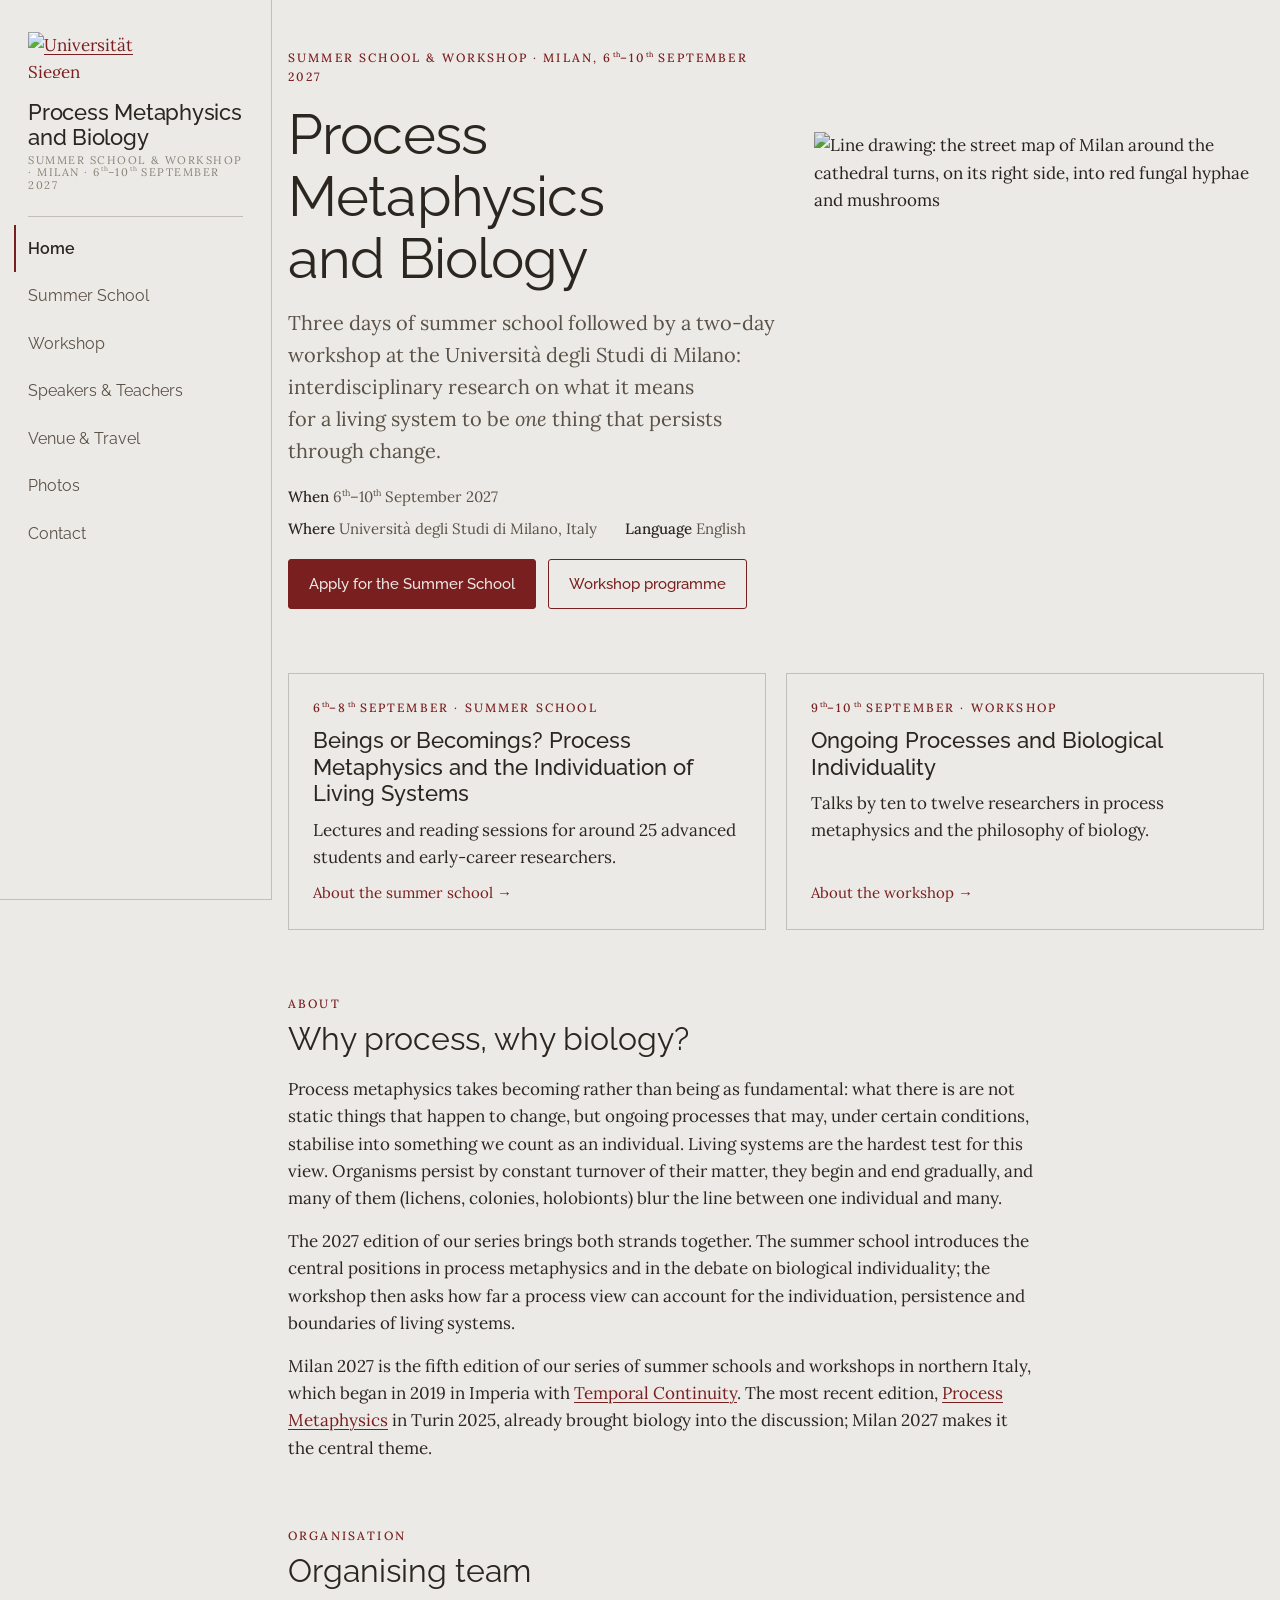
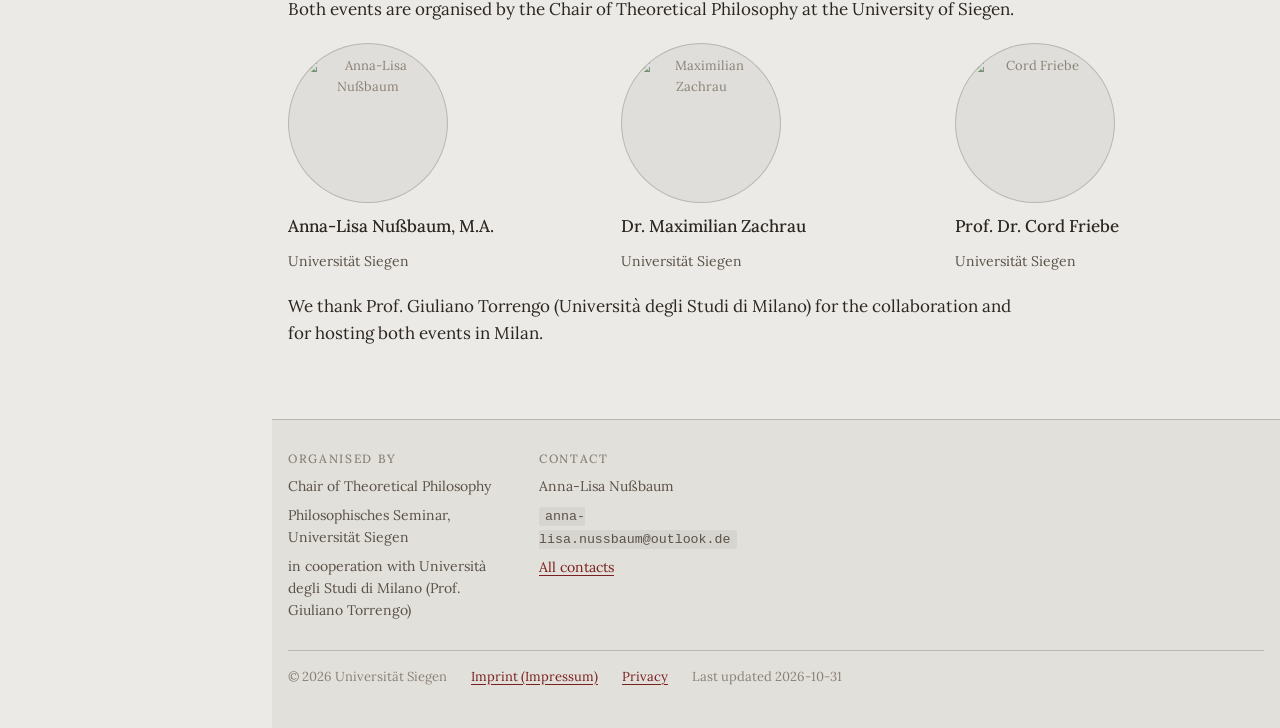
==== index.html @ a517211a "Add files via upload" ====
<!doctype html>
<html lang="en">
<head>
<meta charset="utf-8">
<meta name="viewport" content="width=device-width, initial-scale=1, viewport-fit=cover">
<meta name="claude:viewport-fit-sides" content="cover">
<title>Process Metaphysics 2027</title>
<meta name="description" content="Summer school and workshop on process metaphysics and biological individuality, Milan, 6–10 September 2027.">
<link rel="preconnect" href="https://fonts.googleapis.com">
<link rel="preconnect" href="https://fonts.gstatic.com" crossorigin>
<link href="https://fonts.googleapis.com/css2?family=Raleway:wght@400;500;600&family=Lora:ital,wght@0,400;0,500;0,600;1,400&display=swap" rel="stylesheet">
<link rel="stylesheet" href="style.css">
</head>
<body>
<header class="site-header">
  <div class="wrap">
    <div class="header-top">
      <div class="brand-row">
        <a class="logo" href="https://www.uni-siegen.de/" aria-label="Universität Siegen"><img src="uni-siegen.png" alt="Universität Siegen" width="600" height="208"></a>
        <a class="brand" href="index.html" aria-label="Process Metaphysics and Biology, Milan 2027 – home">
          <span class="brand-name">Process Metaphysics and Biology</span>
          <span class="brand-sub">Summer School &amp; Workshop · Milan · 6<sup>th</sup>–10<sup>th</sup> September 2027</span>
        </a>
      </div>
      <button class="nav-toggle" type="button" aria-expanded="false" aria-controls="site-nav" id="nav-toggle">Menu</button>
    </div>
    <nav class="nav" id="site-nav" aria-label="Main">
      <ul>
        <li><a href="index.html" aria-current="page" class="home">Home</a></li><li><a href="summer-school.html">Summer School</a></li><li><a href="workshop.html">Workshop</a></li><li><a href="speakers.html">Speakers & Teachers</a></li><li><a href="venue.html">Venue & Travel</a></li><li><a href="photos.html">Photos</a></li><li><a href="contact.html">Contact</a></li>
      </ul>
    </nav>
  </div>
</header>
<main class="wrap">
<section class="hero-grid">
<div class="hero">
  <span class="kicker">Summer School &amp; Workshop · Milan, 6<sup>th</sup>–10<sup>th</sup> September 2027</span>
  <h1>Process Metaphysics and Biology</h1>
  <p class="lede">Three days of summer school followed by a two-day workshop at the Università degli Studi di Milano: interdisciplinary research on what it means for a living system to be <em>one</em> thing that persists through change.</p>
  <div class="facts">
    <span><strong>When</strong> 6<sup>th</sup>–10<sup>th</sup> September 2027</span>
    <span><strong>Where</strong> Università degli Studi di Milano, Italy</span>
    <span><strong>Language</strong> English</span>
  </div>
  <div style="display:flex; gap:12px; flex-wrap:wrap">
    <a class="btn primary" href="mailto:cord.friebe@uni-siegen.de?subject=Application%20Summer%20School%20Milan%202027">Apply for the Summer School</a>
    <a class="btn" href="workshop.html">Workshop programme</a>
  </div>
</div>
<div class="hero-art"><img src="artwork.jpg" alt="Line drawing: the street map of Milan around the cathedral turns, on its right side, into red fungal hyphae and mushrooms" width="1234" height="1077"></div>
</section>

<section class="tiles" aria-label="The two events">
  <a class="tile" href="summer-school.html">
    <span class="kicker">6<sup>th</sup>–8<sup>th</sup> September · Summer School</span>
    <span class="tile-title">Beings or Becomings? Process Metaphysics and the Individuation of Living Systems</span>
    <p>Lectures and reading sessions for around 25 advanced students and early-career researchers.</p>
    <span class="tile-more">About the summer school →</span>
  </a>
  <a class="tile" href="workshop.html">
    <span class="kicker">9<sup>th</sup>–10<sup>th</sup> September · Workshop</span>
    <span class="tile-title">Ongoing Processes and Biological Individuality</span>
    <p>Talks by ten to twelve researchers in process metaphysics and the philosophy of biology.</p>
    <span class="tile-more">About the workshop →</span>
  </a>
</section>

<section class="section">
  <div class="section-head">
    <span class="kicker">About</span>
    <h2>Why process, why biology?</h2>
  </div>
  <div class="prose">
    <p>Process metaphysics takes becoming rather than being as fundamental: what there is are not static things that happen to change, but ongoing processes that may, under certain conditions, stabilise into something we count as an individual. Living systems are the hardest test for this view. Organisms persist by constant turnover of their matter, they begin and end gradually, and many of them (lichens, colonies, holobionts) blur the line between one individual and many.</p>
    <p>The 2027 edition of our series brings both strands together. The summer school introduces the central positions in process metaphysics and in the debate on biological individuality; the workshop then asks how far a process view can account for the individuation, persistence and boundaries of living systems.</p>
    <p>Milan 2027 is the fifth edition of our series of summer schools and workshops in northern Italy, which began in 2019 in Imperia with <a href="https://s-p-o-t.weebly.com/time-continuum.html">Temporal Continuity</a>. The most recent edition, <a href="https://k1ssndr.github.io/turin2025/">Process Metaphysics</a> in Turin 2025, already brought biology into the discussion; Milan 2027 makes it the central theme.</p>
  </div>
</section>

<section class="section">
  <div class="section-head">
    <span class="kicker">Organisation</span>
    <h2>Organising team</h2>
    <p>Both events are organised by the Chair of Theoretical Philosophy at the University of Siegen.</p>
  </div>
  <div class="people">
    <div class="person"><div class="photo"><img src="anna.png" alt="Anna-Lisa Nußbaum"></div><span class="name">Anna-Lisa Nußbaum, M.A.</span><span class="role">Universität Siegen</span></div>
    <div class="person"><div class="photo"><img src="max.png" alt="Maximilian Zachrau"></div><span class="name">Dr. Maximilian Zachrau</span><span class="role">Universität Siegen</span></div>
    <div class="person"><div class="photo"><img src="cord.png" alt="Cord Friebe"></div><span class="name">Prof. Dr. Cord Friebe</span><span class="role">Universität Siegen</span></div>
  </div>
  <p>We thank Prof. Giuliano Torrengo (Università degli Studi di Milano) for the collaboration and for hosting both events in Milan.</p>
</section>
</main>
<footer class="site-footer">
  <div class="wrap">
    <div>
      <h3>Organised by</h3>
      <ul>
        <li>Chair of Theoretical Philosophy</li>
        <li>Philosophisches Seminar, Universität Siegen</li>
        <li>in cooperation with Università degli Studi di Milano (Prof. Giuliano Torrengo)</li>
      </ul>
    </div>
    <div>
      <h3>Contact</h3>
      <ul>
        <li>Anna-Lisa Nußbaum</li>
        <li><code class="addr">anna-lisa.nussbaum@outlook.de</code></li>
        <li><a href="contact.html">All contacts</a></li>
      </ul>
    </div>
    <div class="legal">
      <span>© 2026 Universität Siegen</span>
      <a href="imprint.html">Imprint (Impressum)</a>
      <a href="privacy.html">Privacy</a>
      <span>Last updated 2026-10-31</span>
    </div>
  </div>
</footer>
<script>
  (function () {
    var btn = document.getElementById('nav-toggle'), nav = document.getElementById('site-nav');
    if (!btn || !nav) return;
    btn.addEventListener('click', function () {
      var open = nav.classList.toggle('open');
      btn.setAttribute('aria-expanded', open ? 'true' : 'false');
      btn.textContent = open ? 'Close' : 'Menu';
    });
  })();
</script>
</body>
</html>
---- style.css ----
/* Layout: single centered column (72ch max for text, 1100px for grids), paper ground, sepia ink.
   Banner = city network → mycelium line drawing. */
:root {
  --bg: #ECEAE6;
  --bg-2: rgba(43, 38, 32, 0.06);
  --fg: #2B2620;
  --fg-2: #5A5147;
  --muted: #8A8176;
  --line: rgba(43, 38, 32, 0.22);
  --accent: #7A1F1F;
  --accent-2: #9A3A3A;
  --display: 'Raleway', 'Helvetica Neue', Arial, sans-serif;
  --body: 'Lora', Georgia, 'Times New Roman', serif;
  color-scheme: light;
}
@media (prefers-color-scheme: dark) {
  :root:not([data-theme="light"]) {
    --bg: #17191B; --bg-2: #202326; --fg: #ECE6DA; --fg-2: #C2B9AB; --muted: #8E867B;
    --line: rgba(236, 230, 218, 0.2); --accent: #D9A864; --accent-2: #B98A4C; color-scheme: dark;
  }
  :root:not([data-theme="light"]) body { background-image: none; }
}
:root[data-theme="dark"] {
  --bg: #17191B; --bg-2: #202326; --fg: #ECE6DA; --fg-2: #C2B9AB; --muted: #8E867B;
  --line: rgba(236, 230, 218, 0.2); --accent: #D9A864; --accent-2: #B98A4C; color-scheme: dark;
}
:root[data-theme="dark"] body { background-image: none; }

* { box-sizing: border-box; }
html { height: 100%; }
body {
  margin: 0; min-height: 100%;
  background: var(--bg) url(paper.jpg) center top / 1024px 1024px repeat; color: var(--fg);
  font-family: var(--body); font-size: 17px; line-height: 1.6;
  -webkit-font-smoothing: antialiased;
}
img { max-width: 100%; display: block; }
sup { font-size: 0.6em; line-height: 0; vertical-align: super; letter-spacing: 0; text-transform: none; }
a { color: var(--accent); text-decoration-thickness: 1px; text-underline-offset: 3px; }
a:hover { color: var(--accent-2); }
:focus-visible { outline: 2px solid var(--accent); outline-offset: 3px; }

.wrap {
  max-width: 1100px; margin: 0 auto;
  padding-left: max(16px, env(safe-area-inset-left, 0px));
  padding-right: max(16px, env(safe-area-inset-right, 0px));
}

/* ---------- Header / navigation: sidebar on desktop, top bar on phones ---------- */
.site-header {
  border-bottom: 1px solid var(--line);
  background: rgba(236, 234, 230, 0.88); backdrop-filter: blur(6px);
  position: sticky; top: env(safe-area-inset-top, 0px); z-index: 20;
}
.site-header .wrap { display: flex; flex-direction: column; }
.header-top { display: flex; align-items: center; justify-content: space-between; gap: 24px; padding-block: 18px 14px; }
.brand-row { display: flex; align-items: center; gap: 22px; min-width: 0; }
.logo { flex-shrink: 0; display: block; }
.logo img { height: 44px; width: auto; max-width: none; display: block; }
.brand { display: flex; flex-direction: column; gap: 3px; padding-left: 22px; border-left: 1px solid var(--line); text-decoration: none; color: var(--fg); line-height: 1.15; min-width: 0; }
.brand .brand-name { font-family: var(--display); font-weight: 500; font-size: 22px; letter-spacing: -0.01em; text-wrap: balance; }
.brand .brand-sub { font-size: 11px; letter-spacing: 0.14em; text-transform: uppercase; color: var(--muted); }
.nav-toggle {
  display: none; background: none; border: 1px solid var(--line); color: var(--fg);
  border-radius: 6px; padding: 8px 12px; font: inherit; font-size: 14px; cursor: pointer; min-height: 44px;
}
.nav { border-top: 1px solid var(--line); }
.nav ul { list-style: none; margin: 0; padding: 0; display: flex; gap: 8px; flex-wrap: wrap; }
.nav a {
  display: inline-block; padding: 12px 12px 11px; min-height: 44px; font-family: var(--display);
  color: var(--fg-2); text-decoration: none; font-size: 15px; border-bottom: 2px solid transparent;
}
.nav a:hover { color: var(--fg); }
.nav a[aria-current="page"] { color: var(--fg); border-bottom-color: var(--accent); }
.nav a.home { font-weight: 600; color: var(--fg); }
@media (max-width: 760px) {
  .logo img { height: 32px; }
  .brand { padding-left: 14px; }
  .brand-row { gap: 14px; }
  .brand .brand-name { font-size: 16px; }
  .brand .brand-sub { display: none; }
  .nav-toggle { display: inline-block; }
  .nav { display: none; }
  .nav.open { display: block; }
  .nav ul { flex-direction: column; gap: 0; padding-bottom: 8px; }
  .nav a { display: block; padding: 12px 4px; border-bottom: 1px solid var(--line); }
  .nav a[aria-current="page"] { border-bottom-color: var(--line); color: var(--accent); }
}

@media (min-width: 761px) {
  body { display: grid; grid-template-columns: 272px minmax(0, 1fr); align-items: start; }
  .site-header { grid-column: 1; grid-row: 1 / span 3; position: sticky; top: env(safe-area-inset-top, 0px); height: 100vh; overflow-y: auto; border-right: 1px solid var(--line); }
  main, .site-footer, .banner { grid-column: 2; }
  .site-header .wrap { max-width: none; padding-inline: 28px; }
  .header-top { padding-block: 32px 24px; }
  .brand-row { flex-direction: column; align-items: flex-start; gap: 22px; }
  .brand { padding-left: 0; border-left: 0; }
  .logo img { height: 46px; }
  .nav ul { flex-direction: column; gap: 0; padding-block: 8px; }
  .nav li:first-child a { padding-left: 0; }
  .nav a { display: block; padding: 11px 0; border-bottom: 0; border-left: 2px solid transparent; padding-left: 12px; margin-left: -14px; font-size: 16px; }
  .nav li:first-child a { padding-left: 12px; }
  .nav a[aria-current="page"] { border-left-color: var(--accent); }
  main { padding-inline: 8px; }
}
/* ---------- Banner ---------- */
.banner { border-bottom: 1px solid var(--line); background: #F3EEE3; }
.banner img { width: 100%; height: clamp(220px, 32vw, 420px); object-fit: cover; }
.banner.small img { height: clamp(140px, 18vw, 220px); }

/* ---------- Typography ---------- */
h1, h2, h3 { font-family: var(--display); font-weight: 400; line-height: 1.1; text-wrap: balance; margin: 0; }
h1 { font-size: clamp(34px, 5vw, 56px); letter-spacing: -0.015em; }
h2 { font-size: clamp(24px, 3vw, 32px); }
h3 { font-size: 20px; }
.kicker { font-family: var(--body); font-size: 12px; letter-spacing: 0.18em; text-transform: uppercase; color: var(--accent); font-weight: 500; }
.lede { font-size: 20px; color: var(--fg-2); max-width: 60ch; text-wrap: pretty; }
p { margin: 0; max-width: 68ch; text-wrap: pretty; }
.prose { display: flex; flex-direction: column; gap: 16px; }
.muted { color: var(--muted); }
.placeholder { color: var(--accent); font-style: italic; }

/* ---------- Sections ---------- */
main { padding-block: 48px 72px; display: flex; flex-direction: column; gap: 64px; }
.section { display: flex; flex-direction: column; gap: 20px; }
.section-head { display: flex; flex-direction: column; gap: 8px; }
.hero { display: flex; flex-direction: column; gap: 18px; }
.facts { display: flex; flex-wrap: wrap; gap: 8px 28px; font-size: 15px; color: var(--fg-2); }
.facts span strong { color: var(--fg); font-weight: 500; }

.tiles { display: grid; grid-template-columns: repeat(auto-fit, minmax(280px, 1fr)); gap: 20px; }
.tile {
  display: flex; flex-direction: column; gap: 10px; padding: 24px; border: 1px solid var(--line);
  text-decoration: none; color: var(--fg); background: transparent; min-width: 0;
}
.tile:hover { border-color: var(--accent); color: var(--fg); }
.tile .tile-title { font-family: var(--display); font-weight: 500; font-size: 22px; line-height: 1.2; }
.tile .tile-more { color: var(--accent); font-size: 15px; margin-top: auto; }

.btn {
  font-family: var(--display); display: inline-block; padding: 12px 20px; min-height: 44px; border: 1px solid var(--accent);
  color: var(--accent); text-decoration: none; font-weight: 500; font-size: 15px; border-radius: 3px;
}
.btn:hover { background: var(--accent); color: var(--bg); }
.btn.primary { background: var(--accent); color: var(--bg); }
.btn.primary:hover { background: var(--accent-2); border-color: var(--accent-2); }

/* People */
.people { display: grid; grid-template-columns: repeat(auto-fit, minmax(180px, 1fr)); gap: 24px; }
.person { display: flex; flex-direction: column; gap: 10px; min-width: 0; }
.person .photo {
  aspect-ratio: 1 / 1; max-width: 160px; width: 100%; border-radius: 50%; background: var(--bg-2); border: 1px solid var(--line);
  display: flex; align-items: center; justify-content: center; color: var(--muted); font-size: 13px; text-align: center; padding: 12px;
  overflow: hidden;
}
.person .photo img { width: 100%; height: 100%; object-fit: cover; }
.person .name { font-weight: 500; }
.person .role { font-size: 14px; color: var(--fg-2); }

/* Definition lists (key facts) */
.facts-list { display: grid; grid-template-columns: max-content 1fr; gap: 10px 28px; margin: 0; font-size: 16px; }
.facts-list dt { color: var(--muted); }
.facts-list dd { margin: 0; min-width: 0; }
@media (max-width: 520px) { .facts-list { grid-template-columns: 1fr; gap: 2px; } .facts-list dd { margin-bottom: 10px; } }

/* ---------- Schedule structure ---------- */
.schedule-wrap { overflow-x: auto; border: 1px solid var(--line); }
.schedule { border-collapse: collapse; width: 100%; min-width: 640px; font-size: 14.5px; font-variant-numeric: tabular-nums; }
.schedule th, .schedule td { border: 1px solid var(--line); padding: 10px 12px; text-align: left; vertical-align: top; }
.schedule thead th { background: var(--bg-2); font-weight: 500; font-family: var(--display); font-size: 15px; }
.schedule thead th small { display: block; font-family: var(--body); font-size: 12px; color: var(--muted); font-weight: 400; letter-spacing: 0.06em; }
.schedule tbody th { font-weight: 400; color: var(--muted); white-space: nowrap; width: 1%; }
.schedule td.slot { color: var(--fg-2); }
.schedule td.slot .what { display: block; font-weight: 500; color: var(--fg); }
.schedule td.slot .who { display: block; font-style: italic; color: var(--accent); }
.schedule td.break { background: var(--bg-2); color: var(--muted); font-style: italic; }
.schedule td.empty { background: repeating-linear-gradient(135deg, transparent 0 6px, var(--line) 6px 7px); }

/* ---------- Gallery ---------- */
.gallery-year { display: flex; flex-direction: column; gap: 16px; }
.gallery { display: grid; grid-template-columns: repeat(auto-fill, minmax(260px, 1fr)); gap: 16px; }
.gallery figure a { display: block; }
.gallery .frame img { transition: transform 0.3s; }
.gallery figure a:hover .frame img { transform: scale(1.03); }
.gallery figure { margin: 0; display: flex; flex-direction: column; gap: 6px; min-width: 0; }
.gallery .frame {
  aspect-ratio: 4 / 3; max-width: 100%; background: var(--bg-2); border: 1px solid var(--line); overflow: hidden;
  display: flex; align-items: center; justify-content: center; color: var(--muted); font-size: 13px; text-align: center; padding: 12px;
}
.gallery .frame img { width: 100%; height: 100%; object-fit: cover; }
.gallery figcaption { font-size: 13px; color: var(--fg-2); }

/* ---------- Footer ---------- */
.site-footer { border-top: 1px solid var(--line); background: var(--bg-2); font-size: 14px; color: var(--fg-2); }
.site-footer .wrap { padding-block: 32px 40px; display: grid; grid-template-columns: repeat(auto-fit, minmax(220px, 1fr)); gap: 28px; }
.site-footer h3 { font-family: var(--body); font-size: 12px; letter-spacing: 0.14em; text-transform: uppercase; color: var(--muted); font-weight: 500; margin-bottom: 10px; }
.site-footer ul { list-style: none; margin: 0; padding: 0; display: flex; flex-direction: column; gap: 6px; }
.site-footer .legal { grid-column: 1 / -1; border-top: 1px solid var(--line); padding-top: 16px; font-size: 13px; color: var(--muted); display: flex; flex-wrap: wrap; gap: 8px 24px; }

code.addr { font-family: ui-monospace, SFMono-Regular, Menlo, monospace; font-size: 0.95em; background: var(--bg-2); padding: 2px 6px; border-radius: 3px; }

@media (prefers-reduced-motion: no-preference) {
  .tile, .btn, .nav a { transition: border-color 0.15s, background 0.15s, color 0.15s; }
}

/* ---------- Hero with artwork ---------- */
.hero-grid { display: grid; grid-template-columns: minmax(0, 1.1fr) minmax(0, 1fr); gap: 32px; align-items: center; }
.hero-art { min-width: 0; display: flex; justify-content: center; }
.hero-art img { width: 100%; max-width: 560px; height: auto; mix-blend-mode: multiply; }
@media (max-width: 820px) { .hero-grid { grid-template-columns: 1fr; } .hero-art { order: -1; } .hero-art img { max-width: 420px; } }
.schedule-note { font-size: 14.5px; color: var(--fg-2); max-width: 68ch; }
.site-footer { background: rgba(43, 38, 32, 0.05); }
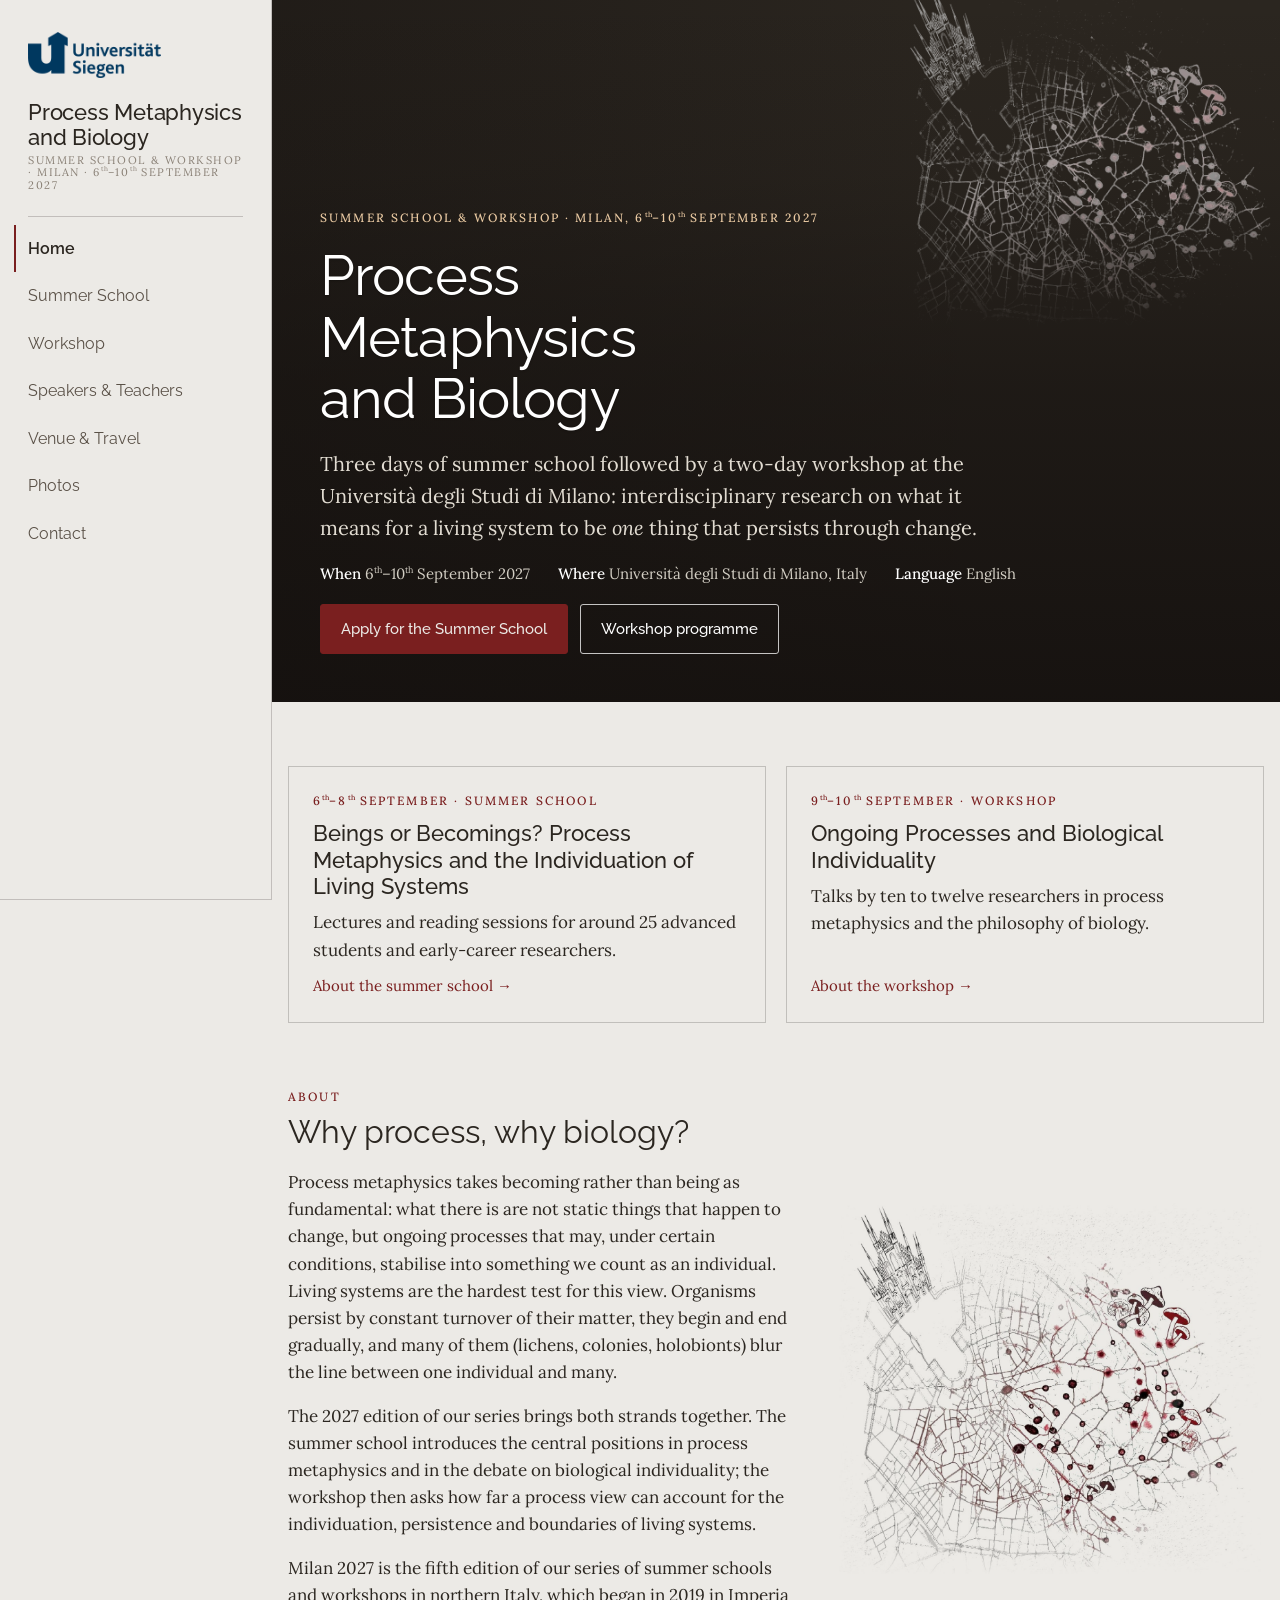
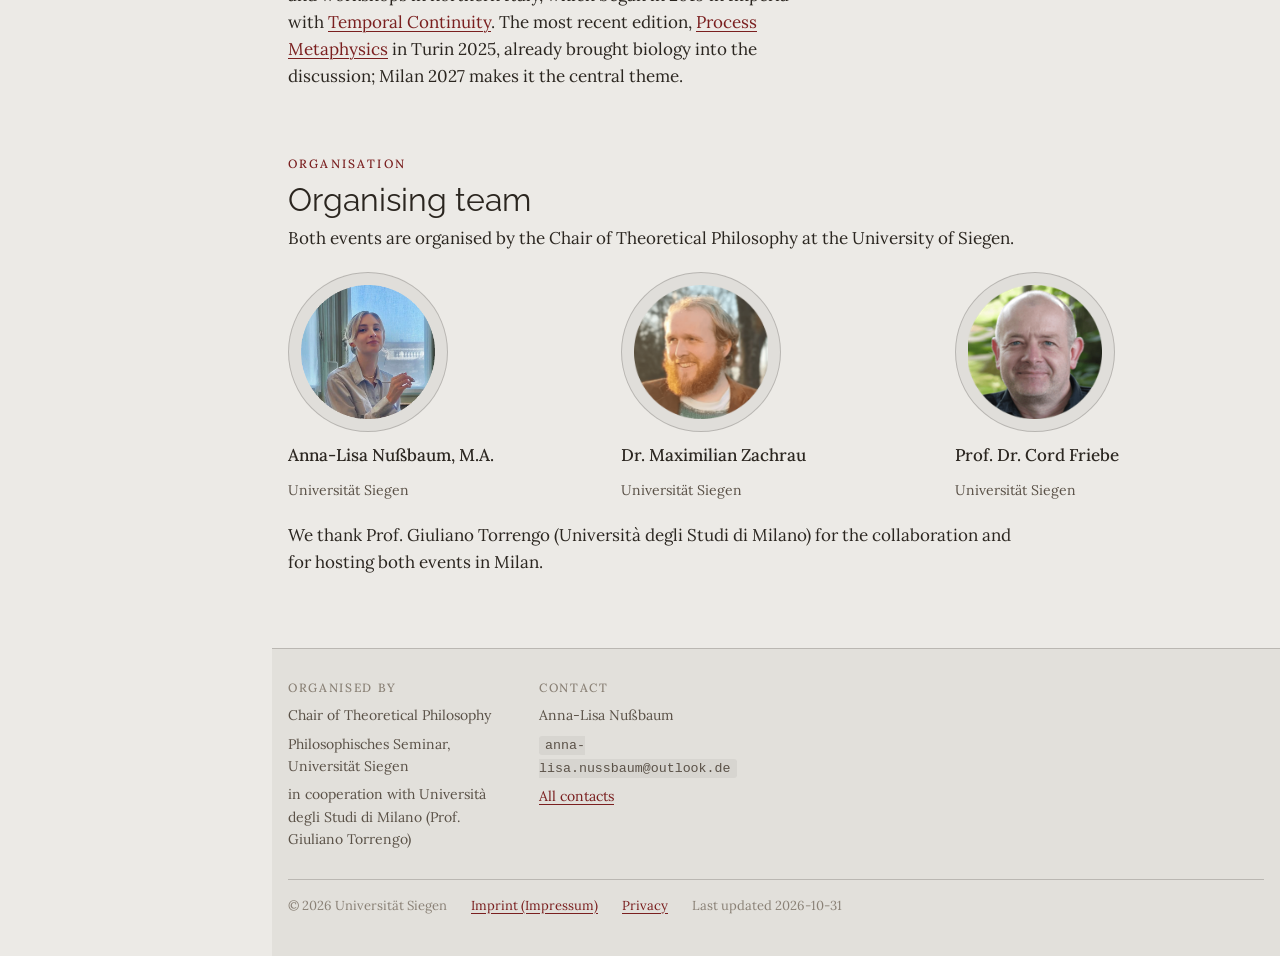
==== commit 1e95274a: "Add files via upload" ====
--- a/index.html
+++ b/index.html
@@ -32,22 +32,23 @@
   </div>
 </header>
 <main class="wrap">
-<section class="hero-grid">
-<div class="hero">
-  <span class="kicker">Summer School &amp; Workshop · Milan, 6<sup>th</sup>–10<sup>th</sup> September 2027</span>
-  <h1>Process Metaphysics and Biology</h1>
-  <p class="lede">Three days of summer school followed by a two-day workshop at the Università degli Studi di Milano: interdisciplinary research on what it means for a living system to be <em>one</em> thing that persists through change.</p>
-  <div class="facts">
-    <span><strong>When</strong> 6<sup>th</sup>–10<sup>th</sup> September 2027</span>
-    <span><strong>Where</strong> Università degli Studi di Milano, Italy</span>
-    <span><strong>Language</strong> English</span>
+<section class="hero-full">
+  <video autoplay muted loop playsinline poster="milan-poster.jpg" aria-label="Video: the spires of Milan Cathedral seen from a street in the city centre"><source src="milan.mp4" type="video/mp4"></video>
+  <img class="hero-overlay-art" src="artwork-overlay.png" alt="" aria-hidden="true" width="900" height="786">
+  <div class="hero-full-inner">
+    <span class="kicker">Summer School &amp; Workshop · Milan, 6<sup>th</sup>–10<sup>th</sup> September 2027</span>
+    <h1>Process Metaphysics and Biology</h1>
+    <p class="lede">Three days of summer school followed by a two-day workshop at the Università degli Studi di Milano: interdisciplinary research on what it means for a living system to be <em>one</em> thing that persists through change.</p>
+    <div class="facts">
+      <span><strong>When</strong> 6<sup>th</sup>–10<sup>th</sup> September 2027</span>
+      <span><strong>Where</strong> Università degli Studi di Milano, Italy</span>
+      <span><strong>Language</strong> English</span>
+    </div>
+    <div style="display:flex; gap:12px; flex-wrap:wrap">
+      <a class="btn primary" href="mailto:cord.friebe@uni-siegen.de?subject=Application%20Summer%20School%20Milan%202027">Apply for the Summer School</a>
+      <a class="btn light" href="workshop.html">Workshop programme</a>
+    </div>
   </div>
-  <div style="display:flex; gap:12px; flex-wrap:wrap">
-    <a class="btn primary" href="mailto:cord.friebe@uni-siegen.de?subject=Application%20Summer%20School%20Milan%202027">Apply for the Summer School</a>
-    <a class="btn" href="workshop.html">Workshop programme</a>
-  </div>
-</div>
-<div class="hero-art"><img src="artwork.jpg" alt="Line drawing: the street map of Milan around the cathedral turns, on its right side, into red fungal hyphae and mushrooms" width="1234" height="1077"></div>
 </section>
 
 <section class="tiles" aria-label="The two events">
@@ -65,7 +66,8 @@
   </a>
 </section>
 
-<section class="section">
+<section class="section about-grid">
+  <div class="about-text">
   <div class="section-head">
     <span class="kicker">About</span>
     <h2>Why process, why biology?</h2>
@@ -75,6 +77,8 @@
     <p>The 2027 edition of our series brings both strands together. The summer school introduces the central positions in process metaphysics and in the debate on biological individuality; the workshop then asks how far a process view can account for the individuation, persistence and boundaries of living systems.</p>
     <p>Milan 2027 is the fifth edition of our series of summer schools and workshops in northern Italy, which began in 2019 in Imperia with <a href="https://s-p-o-t.weebly.com/time-continuum.html">Temporal Continuity</a>. The most recent edition, <a href="https://k1ssndr.github.io/turin2025/">Process Metaphysics</a> in Turin 2025, already brought biology into the discussion; Milan 2027 makes it the central theme.</p>
   </div>
+  </div>
+  <div class="about-art"><img src="artwork.jpg" alt="Line drawing: the street map of Milan around the cathedral turns, on its right side, into red fungal hyphae and mushrooms" width="1234" height="1077"></div>
 </section>
 
 <section class="section">
--- a/style.css
+++ b/style.css
@@ -210,3 +210,50 @@
 @media (max-width: 820px) { .hero-grid { grid-template-columns: 1fr; } .hero-art { order: -1; } .hero-art img { max-width: 420px; } }
 .schedule-note { font-size: 14.5px; color: var(--fg-2); max-width: 68ch; }
 .site-footer { background: rgba(43, 38, 32, 0.05); }
+
+/* ---------- Video hero + artwork beside About ---------- */
+.hero-video { min-width: 0; }
+.hero-video video { display: block; width: 100%; height: auto; aspect-ratio: 16 / 9; max-width: 100%; object-fit: cover; border: 1px solid var(--line); background: var(--bg-2); }
+.about-grid { display: grid; grid-template-columns: minmax(0, 1.2fr) minmax(0, 1fr); gap: 40px; align-items: center; }
+.about-text { display: flex; flex-direction: column; gap: 20px; min-width: 0; }
+.about-art { min-width: 0; display: flex; justify-content: center; }
+.about-art img { width: 100%; max-width: 480px; height: auto; mix-blend-mode: multiply; }
+@media (max-width: 820px) { .about-grid { grid-template-columns: 1fr; } .about-art img { max-width: 380px; } }
+@media (prefers-reduced-motion: reduce) { .hero-video video { display: none; } .hero-video { background: url(milan-poster.jpg) center/cover; aspect-ratio: 16 / 9; border: 1px solid var(--line); } }
+
+/* ---------- Full-width video hero with text overlay ---------- */
+.hero-full {
+  position: relative; overflow: hidden; color: #F3EEE3;
+  margin-top: -48px; margin-left: calc(-1 * max(16px, env(safe-area-inset-left, 0px))); margin-right: calc(-1 * max(16px, env(safe-area-inset-right, 0px)));
+  min-height: min(78vh, 760px); display: flex; align-items: flex-end;
+  background: #2B2620;
+}
+.hero-full video { position: absolute; inset: 0; width: 100%; height: 100%; object-fit: cover; object-position: center 40%; }
+.hero-full::after {
+  content: ""; position: absolute; inset: 0;
+  background:
+    linear-gradient(to top, rgba(20, 16, 14, 0.88) 0%, rgba(20, 16, 14, 0.55) 45%, rgba(20, 16, 14, 0.15) 75%, rgba(20, 16, 14, 0) 100%),
+    linear-gradient(to right, rgba(20, 16, 14, 0.45), rgba(20, 16, 14, 0) 70%);
+}
+.hero-full-inner {
+  position: relative; z-index: 1; display: flex; flex-direction: column; gap: 18px; width: 100%; max-width: 1100px; margin: 0 auto;
+  padding-block: 96px 48px; padding-left: max(24px, env(safe-area-inset-left, 0px)); padding-right: max(24px, env(safe-area-inset-right, 0px));
+}
+@media (min-width: 761px) {
+  .hero-full-inner { padding-left: 48px; padding-right: 48px; }
+  /* stretch across the whole content column (viewport minus the 272px sidebar) */
+  .hero-full { width: calc(100vw - 272px); margin-left: calc(50% - (100vw - 272px) / 2); margin-right: 0; margin-top: -48px; }
+  body { overflow-x: hidden; }
+}
+.hero-full .kicker { color: #E9C9A2; }
+.hero-full h1 { color: #FFFFFF; max-width: 14ch; text-shadow: 0 1px 2px rgba(0,0,0,0.25); }
+.hero-full .lede { color: rgba(243, 238, 227, 0.92); max-width: 56ch; }
+.hero-full .facts { color: rgba(243, 238, 227, 0.85); }
+.hero-full .facts span strong { color: #FFFFFF; }
+.btn.light { border-color: rgba(255,255,255,0.75); color: #FFFFFF; }
+.btn.light:hover { background: #FFFFFF; color: #2B2620; }
+@media (max-width: 760px) { .hero-full { margin-top: -48px; min-height: 70vh; } .hero-full h1 { font-size: 34px; } .hero-full .lede { font-size: 17px; } }
+
+/* artwork watermark in the top-left corner of the video */
+.hero-overlay-art { position: absolute; z-index: 1; top: 0; right: 0; width: min(40%, 480px); height: auto; max-width: none; opacity: 0.75; pointer-events: none; transform: translate(4%, -4%); -webkit-mask-image: linear-gradient(to bottom, #000 60%, transparent 100%); mask-image: linear-gradient(to bottom, #000 60%, transparent 100%); }
+@media (max-width: 760px) { .hero-overlay-art { width: 60%; opacity: 0.55; } }
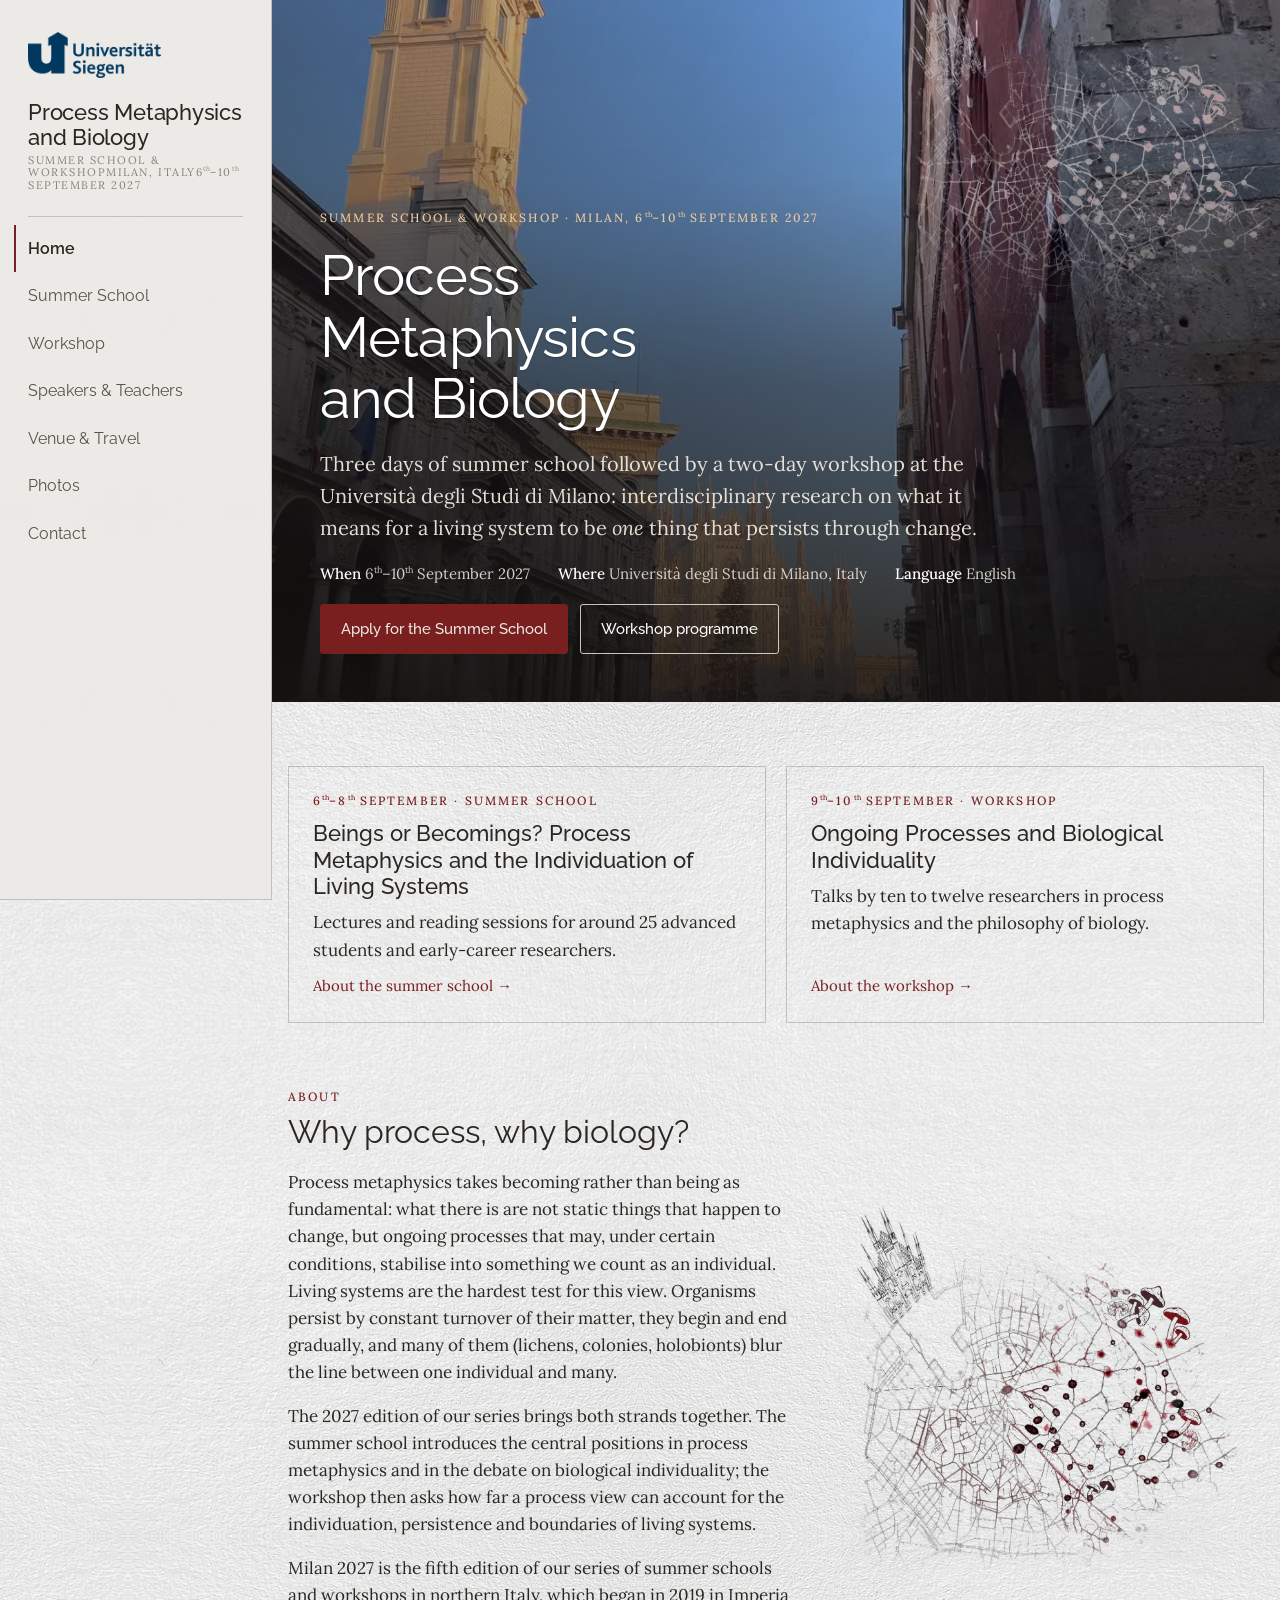
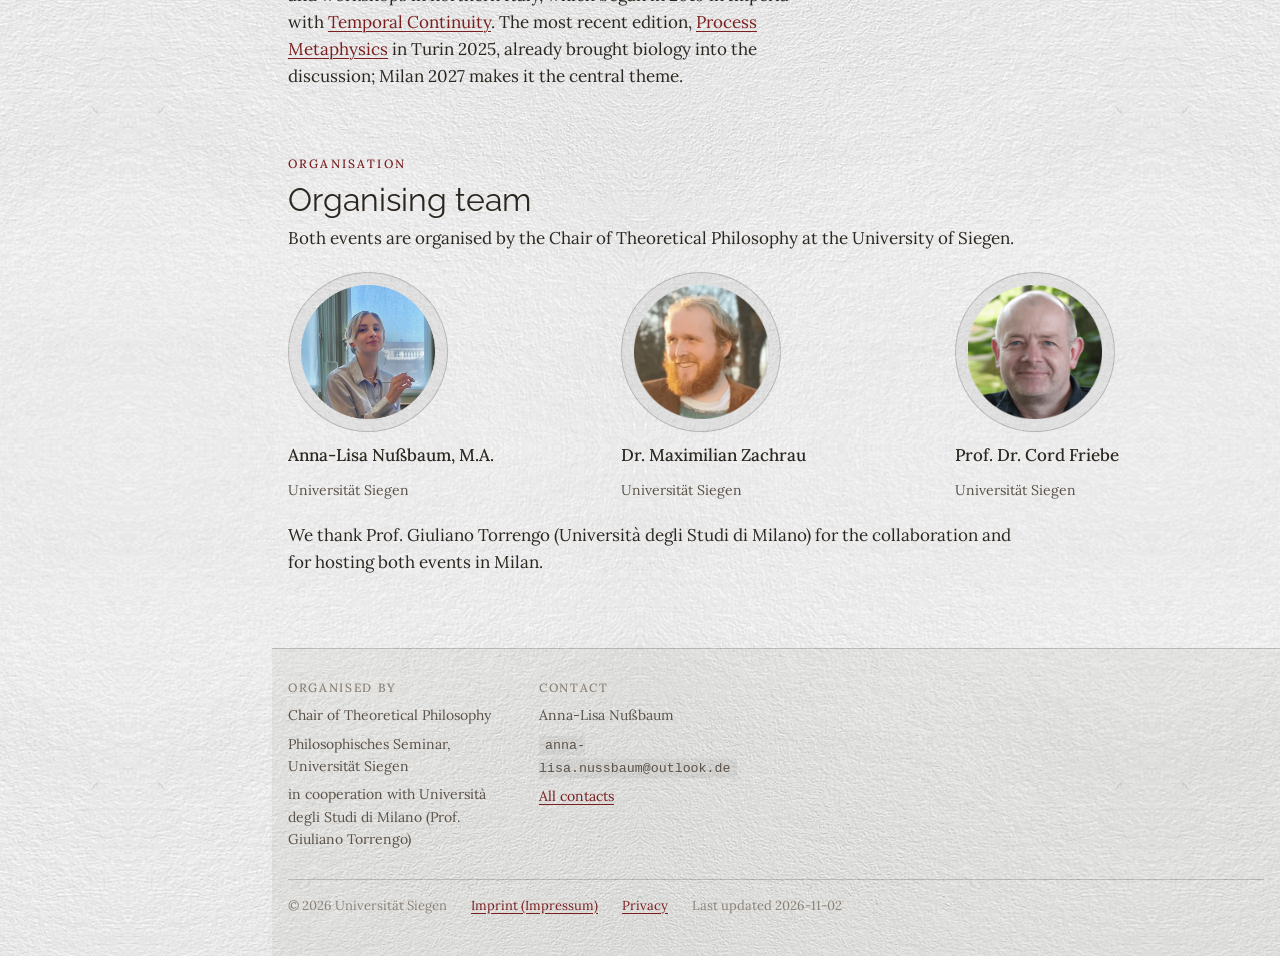
==== commit f03774c0: "Add files via upload" ====
--- a/index.html
+++ b/index.html
@@ -19,7 +19,7 @@
         <a class="logo" href="https://www.uni-siegen.de/" aria-label="Universität Siegen"><img src="uni-siegen.png" alt="Universität Siegen" width="600" height="208"></a>
         <a class="brand" href="index.html" aria-label="Process Metaphysics and Biology, Milan 2027 – home">
           <span class="brand-name">Process Metaphysics and Biology</span>
-          <span class="brand-sub">Summer School &amp; Workshop · Milan · 6<sup>th</sup>–10<sup>th</sup> September 2027</span>
+          <span class="brand-sub"><span>Summer School &amp; Workshop</span><span>Milan, Italy</span><span>6<sup>th</sup>–10<sup>th</sup> September 2027</span></span>
         </a>
       </div>
       <button class="nav-toggle" type="button" aria-expanded="false" aria-controls="site-nav" id="nav-toggle">Menu</button>
@@ -117,7 +117,7 @@
       <span>© 2026 Universität Siegen</span>
       <a href="imprint.html">Imprint (Impressum)</a>
       <a href="privacy.html">Privacy</a>
-      <span>Last updated 2026-10-31</span>
+      <span>Last updated 2026-11-02</span>
     </div>
   </div>
 </footer>
